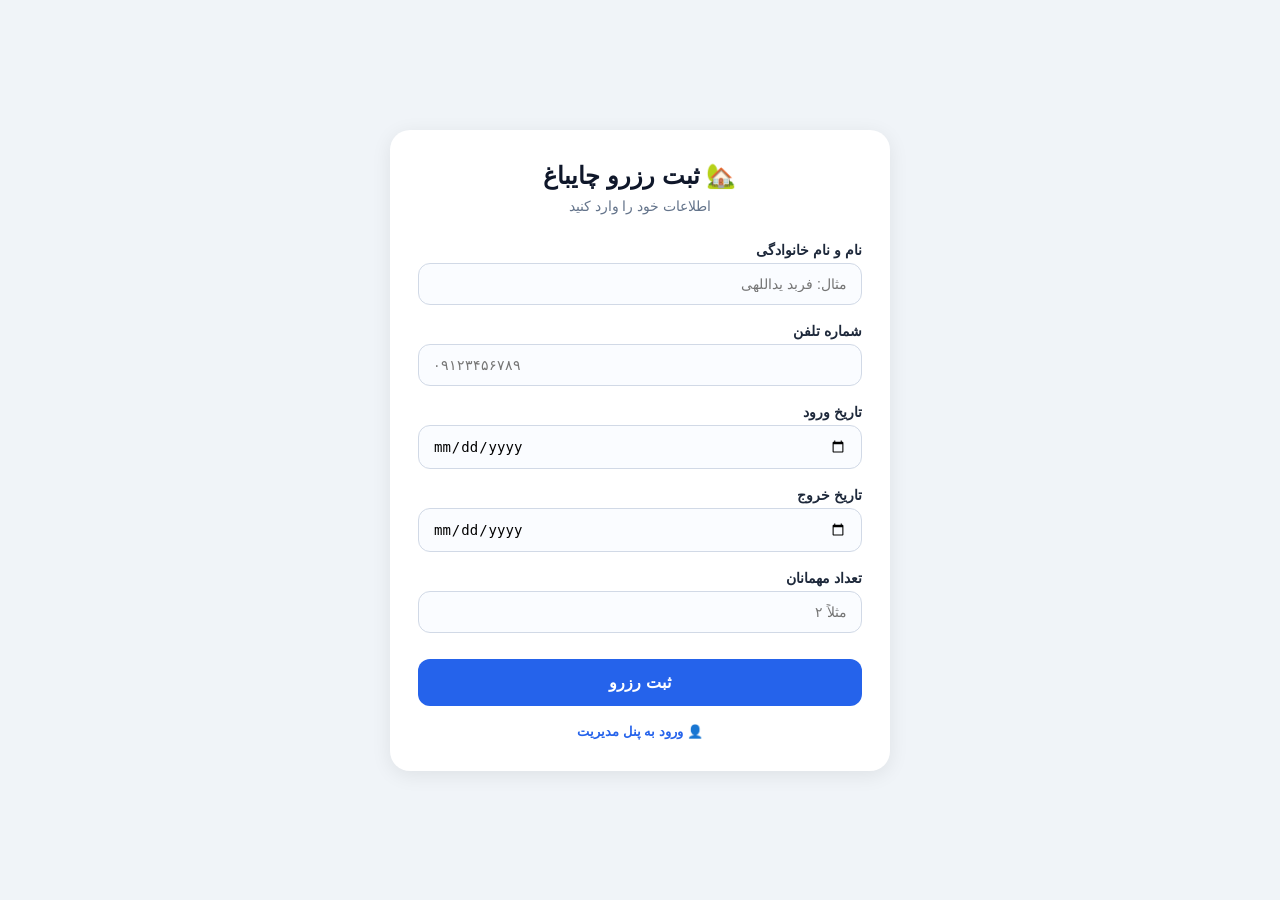
==== admin.html @ f80c7ca1 "Update admin.html" ====
<!DOCTYPE html>
<html lang="fa" dir="rtl">
<head>
    <meta charset="UTF-8">
    <meta name="viewport" content="width=device-width, initial-scale=1.0">
    <title>ثبت رزرو | چایباغ</title>
    <style>
        * {
            margin: 0;
            padding: 0;
            box-sizing: border-box;
        }
        body {
            font-family: 'Vazirmatn', 'Segoe UI', sans-serif;
            background: #f0f4f8;
            padding: 20px;
            display: flex;
            justify-content: center;
            align-items: center;
            min-height: 100vh;
        }
        .container {
            background: #fff;
            max-width: 500px;
            width: 100%;
            padding: 32px 28px;
            border-radius: 20px;
            box-shadow: 0 4px 20px rgba(0, 0, 0, 0.08);
        }
        h2 {
            text-align: center;
            color: #0f172a;
            font-size: 24px;
            margin-bottom: 8px;
        }
        .sub {
            text-align: center;
            color: #64748b;
            font-size: 14px;
            margin-bottom: 28px;
        }
        .form-group {
            margin-bottom: 18px;
        }
        label {
            display: block;
            font-weight: 600;
            color: #1e293b;
            margin-bottom: 5px;
            font-size: 14px;
        }
        input {
            width: 100%;
            padding: 12px 14px;
            border: 1px solid #d1d9e6;
            border-radius: 12px;
            font-size: 14px;
            transition: 0.2s;
            background: #fafcff;
        }
        input:focus {
            outline: none;
            border-color: #2563eb;
            box-shadow: 0 0 0 3px rgba(37, 99, 235, 0.1);
        }
        .btn-submit {
            width: 100%;
            padding: 14px;
            background: #2563eb;
            color: #fff;
            border: none;
            border-radius: 12px;
            font-size: 16px;
            font-weight: 700;
            cursor: pointer;
            transition: 0.2s;
            margin-top: 8px;
        }
        .btn-submit:hover {
            background: #1d4ed8;
            transform: scale(1.01);
        }
        .btn-submit:disabled {
            opacity: 0.6;
            cursor: not-allowed;
        }
        .message {
            margin-top: 16px;
            padding: 12px;
            border-radius: 10px;
            text-align: center;
            font-weight: 500;
            display: none;
        }
        .message.success {
            display: block;
            background: #dcfce7;
            color: #166534;
        }
        .message.error {
            display: block;
            background: #fee2e2;
            color: #991b1b;
        }
        .link-admin {
            display: block;
            text-align: center;
            margin-top: 18px;
            color: #64748b;
            font-size: 13px;
        }
        .link-admin a {
            color: #2563eb;
            text-decoration: none;
            font-weight: 600;
        }
        .link-admin a:hover {
            text-decoration: underline;
        }
    </style>
</head>
<body>

    <div class="container">
        <h2>🏡 ثبت رزرو چایباغ</h2>
        <div class="sub">اطلاعات خود را وارد کنید</div>

        <form id="reservationForm">
            <div class="form-group">
                <label>نام و نام خانوادگی</label>
                <input type="text" id="name" placeholder="مثال: فربد یداللهی" required>
            </div>

            <div class="form-group">
                <label>شماره تلفن</label>
                <input type="tel" id="phone" placeholder="۰۹۱۲۳۴۵۶۷۸۹" required>
            </div>

            <div class="form-group">
                <label>تاریخ ورود</label>
                <input type="date" id="checkin" required>
            </div>

            <div class="form-group">
                <label>تاریخ خروج</label>
                <input type="date" id="checkout" required>
            </div>

            <div class="form-group">
                <label>تعداد مهمانان</label>
                <input type="number" id="guests" min="1" max="20" placeholder="مثلاً ۲" required>
            </div>

            <button type="submit" class="btn-submit" id="submitBtn">ثبت رزرو</button>
        </form>

        <div id="message" class="message"></div>

        <div class="link-admin">
            👤 <a href="admin.html">ورود به پنل مدیریت</a>
        </div>
    </div>

    <script>
        // ================================================================
        // ثبت رزرو جدید در localStorage
        // ================================================================
        document.getElementById('reservationForm').addEventListener('submit', function(e) {
            e.preventDefault();

            const name = document.getElementById('name').value.trim();
            const phone = document.getElementById('phone').value.trim();
            const checkin = document.getElementById('checkin').value;
            const checkout = document.getElementById('checkout').value;
            const guests = document.getElementById('guests').value.trim();

            // اعتبارسنجی ساده
            if (!name || !phone || !checkin || !checkout || !guests) {
                showMessage('لطفاً همه فیلدها را پر کنید.', 'error');
                return;
            }

            if (phone.length < 10) {
                showMessage('شماره تلفن معتبر نیست.', 'error');
                return;
            }

            if (new Date(checkin) > new Date(checkout)) {
                showMessage('تاریخ ورود نمی‌تواند از تاریخ خروج جدیدتر باشد.', 'error');
                return;
            }

            // ============================================================
            // ★★★ نکته مهم: تاریخ ورود و خروج به فرمت YYYY-MM-DD ذخیره می‌شود ★★★
            // ============================================================

            // ساخت آبجکت رزرو
            const reservation = {
                name: name,
                phone: phone,
                checkin: checkin,          // ← فرمت: 2026-07-28
                checkout: checkout,        // ← فرمت: 2026-07-30
                guests: guests,
                createdAt: new Date().toISOString() // ← زمان ثبت به میلادی
            };

            // دریافت رزروهای قبلی
            let reservations = JSON.parse(localStorage.getItem('reservations')) || [];

            // اضافه کردن رزرو جدید
            reservations.push(reservation);

            // ذخیره در localStorage
            localStorage.setItem('reservations', JSON.stringify(reservations));

            // پیام موفقیت
            showMessage('✅ رزرو شما با موفقیت ثبت شد!', 'success');

            // خالی کردن فرم
            document.getElementById('reservationForm').reset();

            // غیرفعال کردن دکمه برای ۲ ثانیه (جلوگیری از ثبت تکراری)
            const btn = document.getElementById('submitBtn');
            btn.disabled = true;
            setTimeout(() => { btn.disabled = false; }, 2000);
        });

        // ================================================================
        // نمایش پیام
        // ================================================================
        function showMessage(text, type) {
            const msg = document.getElementById('message');
            msg.textContent = text;
            msg.className = 'message ' + type;
            // بعد از ۴ ثانیه پیام را مخفی کن
            clearTimeout(window.msgTimeout);
            window.msgTimeout = setTimeout(() => {
                msg.className = 'message';
            }, 4000);
        }

        // ================================================================
        // تنظیم حداقل تاریخ ورود به امروز (اختیاری)
        // ================================================================
        document.addEventListener('DOMContentLoaded', function() {
            const today = new Date().toISOString().split('T')[0];
            document.getElementById('checkin').setAttribute('min', today);
            document.getElementById('checkout').setAttribute('min', today);
        });

        // وقتی تاریخ ورود تغییر کرد، حداقل تاریخ خروج را به‌روز کن
        document.getElementById('checkin').addEventListener('change', function() {
            const checkinVal = this.value;
            document.getElementById('checkout').setAttribute('min', checkinVal);
            if (document.getElementById('checkout').value < checkinVal) {
                document.getElementById('checkout').value = '';
            }
        });
    </script>

</body>
</html>
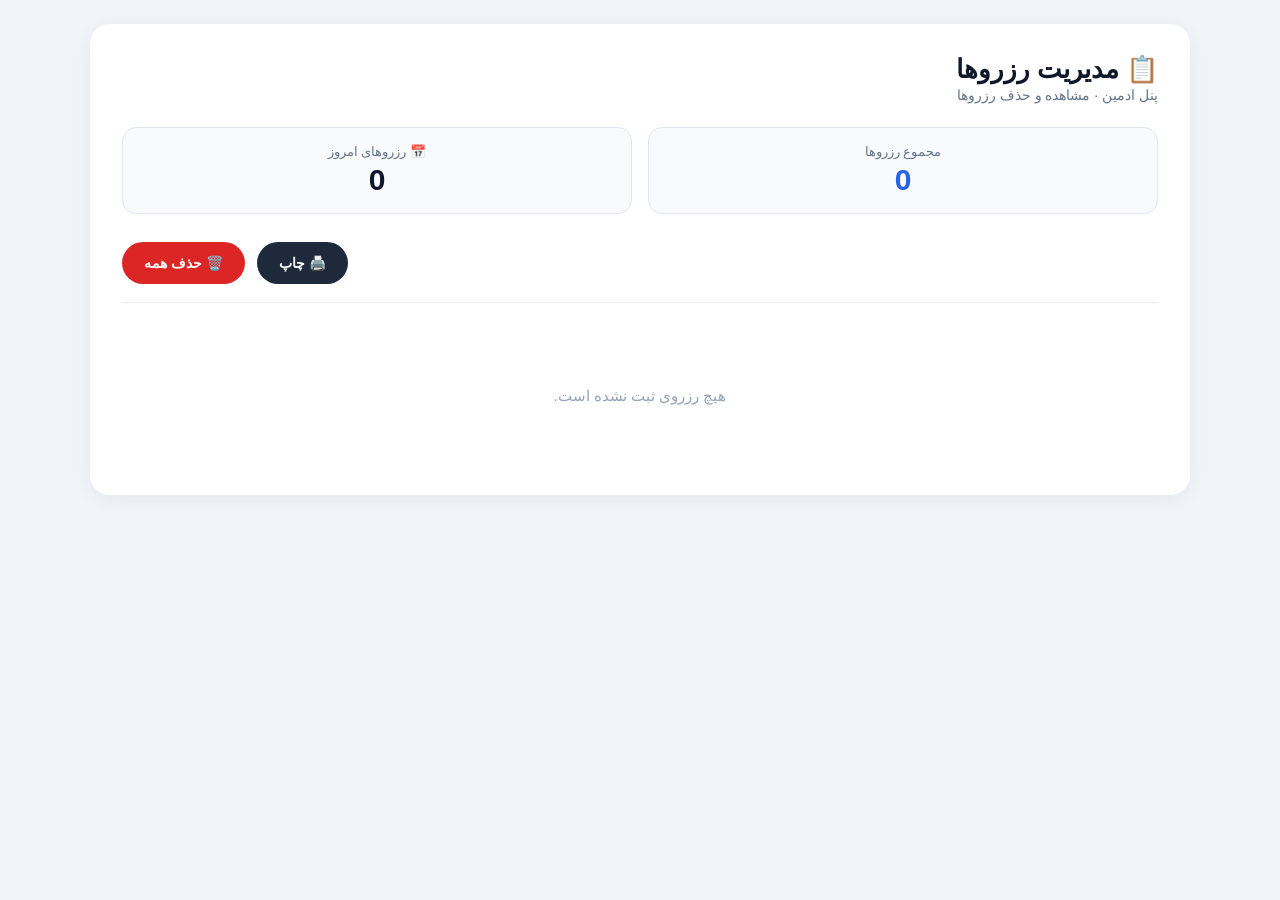
==== commit ae735a0d: "Update admin.html" ====
--- a/admin.html
+++ b/admin.html
@@ -3,7 +3,7 @@
 <head>
     <meta charset="UTF-8">
     <meta name="viewport" content="width=device-width, initial-scale=1.0">
-    <title>ثبت رزرو | چایباغ</title>
+    <title>پنل مدیریت رزروها</title>
     <style>
         * {
             margin: 0;
@@ -11,251 +11,378 @@
             box-sizing: border-box;
         }
         body {
-            font-family: 'Vazirmatn', 'Segoe UI', sans-serif;
-            background: #f0f4f8;
-            padding: 20px;
+            font-family: 'Vazirmatn', 'Segoe UI', Tahoma, sans-serif;
+            background: #f1f5f9;
+            padding: 24px;
+            color: #0f172a;
+        }
+        .container {
+            max-width: 1100px;
+            margin: 0 auto;
+            background: #ffffff;
+            border-radius: 20px;
+            padding: 30px 32px;
+            box-shadow: 0 4px 20px rgba(0, 0, 0, 0.06);
+        }
+        .header {
             display: flex;
-            justify-content: center;
+            justify-content: space-between;
             align-items: center;
-            min-height: 100vh;
-        }
-        .container {
-            background: #fff;
-            max-width: 500px;
-            width: 100%;
-            padding: 32px 28px;
-            border-radius: 20px;
-            box-shadow: 0 4px 20px rgba(0, 0, 0, 0.08);
-        }
-        h2 {
-            text-align: center;
+            flex-wrap: wrap;
+            gap: 12px;
+            margin-bottom: 8px;
+        }
+        .header h1 {
+            font-size: 26px;
+            font-weight: 700;
             color: #0f172a;
-            font-size: 24px;
-            margin-bottom: 8px;
-        }
-        .sub {
-            text-align: center;
+        }
+        .header .sub {
             color: #64748b;
             font-size: 14px;
-            margin-bottom: 28px;
-        }
-        .form-group {
-            margin-bottom: 18px;
-        }
-        label {
-            display: block;
+            margin-top: 2px;
+        }
+
+        /* آمار */
+        .stats {
+            display: grid;
+            grid-template-columns: repeat(auto-fit, minmax(160px, 1fr));
+            gap: 16px;
+            margin: 24px 0 28px 0;
+        }
+        .stat-card {
+            background: #f8fafc;
+            border: 1px solid #e2e8f0;
+            border-radius: 14px;
+            padding: 16px 18px;
+            text-align: center;
+        }
+        .stat-card .label {
+            font-size: 13px;
+            font-weight: 500;
+            color: #64748b;
+        }
+        .stat-card .number {
+            font-size: 30px;
+            font-weight: 700;
+            color: #0f172a;
+            margin-top: 4px;
+        }
+        .stat-card.highlight .number {
+            color: #2563eb;
+        }
+
+        /* دکمه‌ها */
+        .toolbar {
+            display: flex;
+            flex-wrap: wrap;
+            justify-content: flex-end;
+            gap: 12px;
+            margin-bottom: 24px;
+            padding-bottom: 18px;
+            border-bottom: 1px solid #e9edf2;
+        }
+        .btn {
+            padding: 8px 22px;
+            border: none;
+            border-radius: 30px;
             font-weight: 600;
-            color: #1e293b;
-            margin-bottom: 5px;
             font-size: 14px;
-        }
-        input {
-            width: 100%;
-            padding: 12px 14px;
-            border: 1px solid #d1d9e6;
-            border-radius: 12px;
-            font-size: 14px;
-            transition: 0.2s;
-            background: #fafcff;
-        }
-        input:focus {
-            outline: none;
-            border-color: #2563eb;
-            box-shadow: 0 0 0 3px rgba(37, 99, 235, 0.1);
-        }
-        .btn-submit {
-            width: 100%;
-            padding: 14px;
-            background: #2563eb;
-            color: #fff;
-            border: none;
-            border-radius: 12px;
-            font-size: 16px;
-            font-weight: 700;
             cursor: pointer;
             transition: 0.2s;
-            margin-top: 8px;
-        }
-        .btn-submit:hover {
-            background: #1d4ed8;
-            transform: scale(1.01);
-        }
-        .btn-submit:disabled {
-            opacity: 0.6;
-            cursor: not-allowed;
-        }
-        .message {
-            margin-top: 16px;
-            padding: 12px;
-            border-radius: 10px;
+            height: 42px;
+            color: #fff;
+            display: inline-flex;
+            align-items: center;
+            gap: 6px;
+        }
+        .btn-print {
+            background: #1e293b;
+        }
+        .btn-print:hover {
+            background: #0f172a;
+            transform: scale(1.02);
+        }
+        .btn-danger {
+            background: #dc2626;
+        }
+        .btn-danger:hover {
+            background: #b91c1c;
+            transform: scale(1.02);
+        }
+
+        /* حذف تکی */
+        .btn-sm {
+            padding: 4px 16px;
+            border: none;
+            border-radius: 20px;
+            font-size: 12px;
+            font-weight: 600;
+            cursor: pointer;
+            color: #fff;
+            background: #ef4444;
+            height: 30px;
+            transition: 0.15s;
+        }
+        .btn-sm:hover {
+            background: #dc2626;
+        }
+
+        /* جدول */
+        .table-wrap {
+            overflow-x: auto;
+            border-radius: 14px;
+            border: 1px solid #e9edf2;
+        }
+        table {
+            width: 100%;
+            border-collapse: collapse;
+            font-size: 14px;
+            min-width: 620px;
+        }
+        th {
+            background: #f8fafc;
+            color: #334155;
+            font-weight: 700;
+            font-size: 12px;
+            text-transform: uppercase;
+            letter-spacing: 0.4px;
+            padding: 14px 12px;
+            border-bottom: 2px solid #e2e8f0;
             text-align: center;
-            font-weight: 500;
-            display: none;
-        }
-        .message.success {
-            display: block;
-            background: #dcfce7;
-            color: #166534;
-        }
-        .message.error {
-            display: block;
-            background: #fee2e2;
-            color: #991b1b;
-        }
-        .link-admin {
-            display: block;
+        }
+        td {
+            padding: 14px 12px;
             text-align: center;
-            margin-top: 18px;
-            color: #64748b;
-            font-size: 13px;
-        }
-        .link-admin a {
-            color: #2563eb;
-            text-decoration: none;
+            border-bottom: 1px solid #eef2f6;
+            color: #1e293b;
+            vertical-align: middle;
+        }
+        tr:last-child td {
+            border-bottom: none;
+        }
+        tr:hover td {
+            background: #fafcff;
+        }
+        .badge {
+            background: #e9edf2;
+            padding: 2px 14px;
+            border-radius: 30px;
+            font-size: 12px;
             font-weight: 600;
-        }
-        .link-admin a:hover {
-            text-decoration: underline;
+            color: #475569;
+        }
+        .empty {
+            padding: 60px 20px;
+            text-align: center;
+            color: #94a3b8;
+            font-size: 15px;
+        }
+
+        /* چاپ */
+        @media print {
+            body {
+                background: #fff;
+                padding: 10px;
+            }
+            .toolbar {
+                display: none !important;
+            }
+            .container {
+                box-shadow: none;
+                border: 1px solid #ddd;
+                padding: 16px;
+            }
+            .stat-card {
+                border: 1px solid #ccc;
+                background: #f9f9f9;
+            }
+            .btn-sm {
+                display: none;
+            }
+            th {
+                background: #eee !important;
+            }
+        }
+
+        @media (max-width: 640px) {
+            body {
+                padding: 12px;
+            }
+            .container {
+                padding: 18px;
+            }
+            .header h1 {
+                font-size: 20px;
+            }
+            .stats {
+                grid-template-columns: 1fr 1fr;
+            }
+            .toolbar {
+                justify-content: center;
+            }
         }
     </style>
 </head>
 <body>
 
     <div class="container">
-        <h2>🏡 ثبت رزرو چایباغ</h2>
-        <div class="sub">اطلاعات خود را وارد کنید</div>
-
-        <form id="reservationForm">
-            <div class="form-group">
-                <label>نام و نام خانوادگی</label>
-                <input type="text" id="name" placeholder="مثال: فربد یداللهی" required>
+
+        <!-- هدر -->
+        <div class="header">
+            <div>
+                <h1>📋 مدیریت رزروها</h1>
+                <div class="sub">پنل ادمین · مشاهده و حذف رزروها</div>
             </div>
-
-            <div class="form-group">
-                <label>شماره تلفن</label>
-                <input type="tel" id="phone" placeholder="۰۹۱۲۳۴۵۶۷۸۹" required>
+        </div>
+
+        <!-- آمار -->
+        <div class="stats">
+            <div class="stat-card highlight">
+                <div class="label">مجموع رزروها</div>
+                <div class="number" id="totalCount">۰</div>
             </div>
-
-            <div class="form-group">
-                <label>تاریخ ورود</label>
-                <input type="date" id="checkin" required>
+            <div class="stat-card">
+                <div class="label">📅 رزروهای امروز</div>
+                <div class="number" id="todayCount">۰</div>
             </div>
-
-            <div class="form-group">
-                <label>تاریخ خروج</label>
-                <input type="date" id="checkout" required>
-            </div>
-
-            <div class="form-group">
-                <label>تعداد مهمانان</label>
-                <input type="number" id="guests" min="1" max="20" placeholder="مثلاً ۲" required>
-            </div>
-
-            <button type="submit" class="btn-submit" id="submitBtn">ثبت رزرو</button>
-        </form>
-
-        <div id="message" class="message"></div>
-
-        <div class="link-admin">
-            👤 <a href="admin.html">ورود به پنل مدیریت</a>
         </div>
+
+        <!-- دکمه‌ها -->
+        <div class="toolbar no-print">
+            <button class="btn btn-print" onclick="window.print()">🖨️ چاپ</button>
+            <button class="btn btn-danger" onclick="clearAll()">🗑️ حذف همه</button>
+        </div>
+
+        <!-- لیست رزروها -->
+        <div id="reservationsList">
+            <div class="empty">در حال بارگذاری...</div>
+        </div>
+
     </div>
 
     <script>
         // ================================================================
-        // ثبت رزرو جدید در localStorage
-        // ================================================================
-        document.getElementById('reservationForm').addEventListener('submit', function(e) {
-            e.preventDefault();
-
-            const name = document.getElementById('name').value.trim();
-            const phone = document.getElementById('phone').value.trim();
-            const checkin = document.getElementById('checkin').value;
-            const checkout = document.getElementById('checkout').value;
-            const guests = document.getElementById('guests').value.trim();
-
-            // اعتبارسنجی ساده
-            if (!name || !phone || !checkin || !checkout || !guests) {
-                showMessage('لطفاً همه فیلدها را پر کنید.', 'error');
+        // ۱. تبدیل تاریخ میلادی به شمسی (فقط برای تاریخ ثبت)
+        // ================================================================
+        function toPersianDate(dateStr) {
+            if (!dateStr) return '-';
+            try {
+                const d = new Date(dateStr);
+                if (isNaN(d.getTime())) return dateStr;
+                return d.toLocaleDateString('fa-IR', {
+                    year: 'numeric',
+                    month: 'long',
+                    day: 'numeric'
+                });
+            } catch {
+                return dateStr;
+            }
+        }
+
+        // ================================================================
+        // ۲. بارگذاری و نمایش رزروها
+        // ================================================================
+        function loadReservations() {
+            const container = document.getElementById('reservationsList');
+            let data = JSON.parse(localStorage.getItem('reservations')) || [];
+
+            if (data.length === 0) {
+                container.innerHTML = '<div class="empty">هیچ رزروی ثبت نشده است.</div>';
+                updateStats(data);
                 return;
             }
 
-            if (phone.length < 10) {
-                showMessage('شماره تلفن معتبر نیست.', 'error');
-                return;
-            }
-
-            if (new Date(checkin) > new Date(checkout)) {
-                showMessage('تاریخ ورود نمی‌تواند از تاریخ خروج جدیدتر باشد.', 'error');
-                return;
-            }
-
-            // ============================================================
-            // ★★★ نکته مهم: تاریخ ورود و خروج به فرمت YYYY-MM-DD ذخیره می‌شود ★★★
-            // ============================================================
-
-            // ساخت آبجکت رزرو
-            const reservation = {
-                name: name,
-                phone: phone,
-                checkin: checkin,          // ← فرمت: 2026-07-28
-                checkout: checkout,        // ← فرمت: 2026-07-30
-                guests: guests,
-                createdAt: new Date().toISOString() // ← زمان ثبت به میلادی
-            };
-
-            // دریافت رزروهای قبلی
-            let reservations = JSON.parse(localStorage.getItem('reservations')) || [];
-
-            // اضافه کردن رزرو جدید
-            reservations.push(reservation);
-
-            // ذخیره در localStorage
-            localStorage.setItem('reservations', JSON.stringify(reservations));
-
-            // پیام موفقیت
-            showMessage('✅ رزرو شما با موفقیت ثبت شد!', 'success');
-
-            // خالی کردن فرم
-            document.getElementById('reservationForm').reset();
-
-            // غیرفعال کردن دکمه برای ۲ ثانیه (جلوگیری از ثبت تکراری)
-            const btn = document.getElementById('submitBtn');
-            btn.disabled = true;
-            setTimeout(() => { btn.disabled = false; }, 2000);
-        });
-
-        // ================================================================
-        // نمایش پیام
-        // ================================================================
-        function showMessage(text, type) {
-            const msg = document.getElementById('message');
-            msg.textContent = text;
-            msg.className = 'message ' + type;
-            // بعد از ۴ ثانیه پیام را مخفی کن
-            clearTimeout(window.msgTimeout);
-            window.msgTimeout = setTimeout(() => {
-                msg.className = 'message';
-            }, 4000);
-        }
-
-        // ================================================================
-        // تنظیم حداقل تاریخ ورود به امروز (اختیاری)
-        // ================================================================
-        document.addEventListener('DOMContentLoaded', function() {
-            const today = new Date().toISOString().split('T')[0];
-            document.getElementById('checkin').setAttribute('min', today);
-            document.getElementById('checkout').setAttribute('min', today);
-        });
-
-        // وقتی تاریخ ورود تغییر کرد، حداقل تاریخ خروج را به‌روز کن
-        document.getElementById('checkin').addEventListener('change', function() {
-            const checkinVal = this.value;
-            document.getElementById('checkout').setAttribute('min', checkinVal);
-            if (document.getElementById('checkout').value < checkinVal) {
-                document.getElementById('checkout').value = '';
-            }
-        });
+            let html = `
+                <div class="table-wrap">
+                    <table>
+                        <thead>
+                            <tr>
+                                <th>#</th>
+                                <th>نام</th>
+                                <th>تلفن</th>
+                                <th>تاریخ ورود</th>
+                                <th>تاریخ خروج</th>
+                                <th>تعداد مهمان</th>
+                                <th>تاریخ ثبت</th>
+                                <th>عملیات</th>
+                            </tr>
+                        </thead>
+                        <tbody>
+            `;
+
+            data.forEach((item, index) => {
+                const checkin = item.checkin || '-';
+                const checkout = item.checkout || '-';
+                const createdAtPersian = toPersianDate(item.createdAt);
+
+                html += `
+                    <tr>
+                        <td>${index + 1}</td>
+                        <td>${item.name || '-'}</td>
+                        <td>${item.phone || '-'}</td>
+                        <td>${checkin}</td>
+                        <td>${checkout}</td>
+                        <td><span class="badge">${item.guests || '۰'}</span></td>
+                        <td>${createdAtPersian}</td>
+                        <td>
+                            <button class="btn-sm" onclick="deleteReservation(${index})">حذف</button>
+                        </td>
+                    </tr>
+                `;
+            });
+
+            html += `
+                        </tbody>
+                    </table>
+                </div>
+            `;
+
+            container.innerHTML = html;
+            updateStats(data);
+        }
+
+        // ================================================================
+        // ۳. آمار (مجموع و رزروهای امروز)
+        // ================================================================
+        function updateStats(data) {
+            document.getElementById('totalCount').innerText = data.length;
+
+            // امروز به میلادی YYYY-MM-DD
+            const today = new Date();
+            const todayStr =
+                today.getFullYear() + '-' +
+                String(today.getMonth() + 1).padStart(2, '0') + '-' +
+                String(today.getDate()).padStart(2, '0');
+
+            const todayReserves = data.filter(item => item.checkin === todayStr).length;
+            document.getElementById('todayCount').innerText = todayReserves;
+        }
+
+        // ================================================================
+        // ۴. حذف یک رزرو
+        // ================================================================
+        function deleteReservation(index) {
+            if (!confirm('آیا از حذف این رزرو اطمینان دارید؟')) return;
+            let data = JSON.parse(localStorage.getItem('reservations')) || [];
+            data.splice(index, 1);
+            localStorage.setItem('reservations', JSON.stringify(data));
+            loadReservations();
+        }
+
+        // ================================================================
+        // ۵. حذف همه
+        // ================================================================
+        function clearAll() {
+            if (!confirm('⚠️ همه رزروها به طور دائمی حذف شوند؟')) return;
+            localStorage.removeItem('reservations');
+            loadReservations();
+        }
+
+        // ================================================================
+        // ۶. بارگذاری اولیه
+        // ================================================================
+        window.onload = loadReservations;
     </script>
 
 </body>
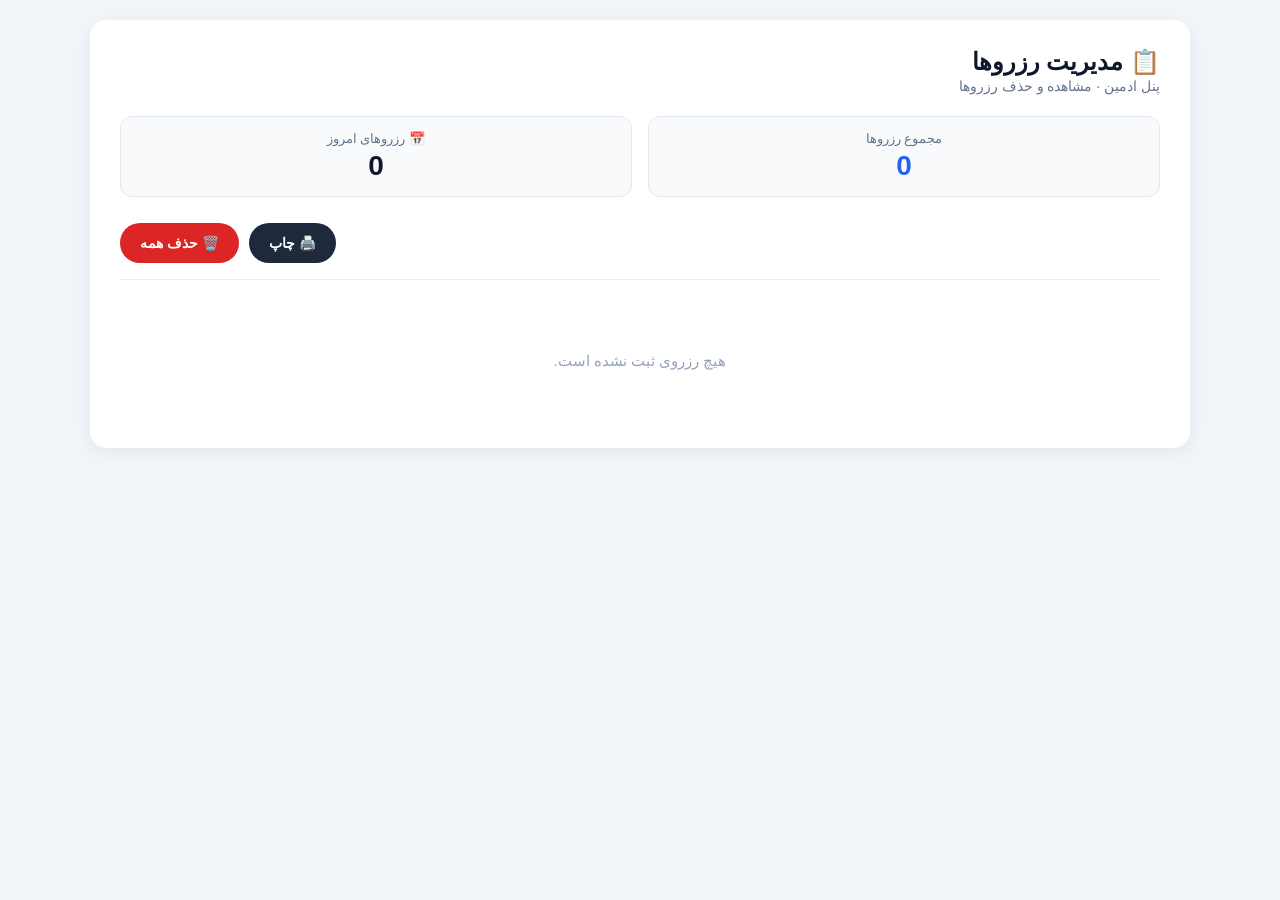
==== commit ae13bfc1: "Update admin.html" ====
--- a/admin.html
+++ b/admin.html
@@ -5,6 +5,7 @@
     <meta name="viewport" content="width=device-width, initial-scale=1.0">
     <title>پنل مدیریت رزروها</title>
     <style>
+        /* ----- تنظیمات پایه ----- */
         * {
             margin: 0;
             padding: 0;
@@ -13,27 +14,31 @@
         body {
             font-family: 'Vazirmatn', 'Segoe UI', Tahoma, sans-serif;
             background: #f1f5f9;
-            padding: 24px;
+            padding: 20px;
             color: #0f172a;
         }
+
+        /* ----- کانتینر اصلی ----- */
         .container {
             max-width: 1100px;
             margin: 0 auto;
             background: #ffffff;
-            border-radius: 20px;
-            padding: 30px 32px;
-            box-shadow: 0 4px 20px rgba(0, 0, 0, 0.06);
-        }
+            border-radius: 16px;
+            padding: 28px 30px;
+            box-shadow: 0 4px 16px rgba(0, 0, 0, 0.06);
+        }
+
+        /* ----- هدر ----- */
         .header {
             display: flex;
             justify-content: space-between;
             align-items: center;
             flex-wrap: wrap;
             gap: 12px;
-            margin-bottom: 8px;
+            margin-bottom: 6px;
         }
         .header h1 {
-            font-size: 26px;
+            font-size: 24px;
             font-weight: 700;
             color: #0f172a;
         }
@@ -43,18 +48,18 @@
             margin-top: 2px;
         }
 
-        /* آمار */
+        /* ----- کارت‌های آمار ----- */
         .stats {
             display: grid;
-            grid-template-columns: repeat(auto-fit, minmax(160px, 1fr));
+            grid-template-columns: repeat(auto-fit, minmax(150px, 1fr));
             gap: 16px;
-            margin: 24px 0 28px 0;
+            margin: 22px 0 26px 0;
         }
         .stat-card {
             background: #f8fafc;
             border: 1px solid #e2e8f0;
-            border-radius: 14px;
-            padding: 16px 18px;
+            border-radius: 12px;
+            padding: 14px 16px;
             text-align: center;
         }
         .stat-card .label {
@@ -63,7 +68,7 @@
             color: #64748b;
         }
         .stat-card .number {
-            font-size: 30px;
+            font-size: 28px;
             font-weight: 700;
             color: #0f172a;
             margin-top: 4px;
@@ -72,25 +77,25 @@
             color: #2563eb;
         }
 
-        /* دکمه‌ها */
+        /* ----- نوار ابزار ----- */
         .toolbar {
             display: flex;
             flex-wrap: wrap;
             justify-content: flex-end;
-            gap: 12px;
-            margin-bottom: 24px;
-            padding-bottom: 18px;
+            gap: 10px;
+            margin-bottom: 22px;
+            padding-bottom: 16px;
             border-bottom: 1px solid #e9edf2;
         }
         .btn {
-            padding: 8px 22px;
+            padding: 8px 20px;
             border: none;
             border-radius: 30px;
             font-weight: 600;
             font-size: 14px;
             cursor: pointer;
-            transition: 0.2s;
-            height: 42px;
+            transition: all 0.2s ease;
+            height: 40px;
             color: #fff;
             display: inline-flex;
             align-items: center;
@@ -111,9 +116,9 @@
             transform: scale(1.02);
         }
 
-        /* حذف تکی */
+        /* ----- دکمه حذف تکی ----- */
         .btn-sm {
-            padding: 4px 16px;
+            padding: 4px 14px;
             border: none;
             border-radius: 20px;
             font-size: 12px;
@@ -121,24 +126,24 @@
             cursor: pointer;
             color: #fff;
             background: #ef4444;
-            height: 30px;
+            height: 28px;
             transition: 0.15s;
         }
         .btn-sm:hover {
             background: #dc2626;
         }
 
-        /* جدول */
+        /* ----- جدول ----- */
         .table-wrap {
             overflow-x: auto;
-            border-radius: 14px;
+            border-radius: 12px;
             border: 1px solid #e9edf2;
         }
         table {
             width: 100%;
             border-collapse: collapse;
             font-size: 14px;
-            min-width: 620px;
+            min-width: 600px;
         }
         th {
             background: #f8fafc;
@@ -147,12 +152,12 @@
             font-size: 12px;
             text-transform: uppercase;
             letter-spacing: 0.4px;
-            padding: 14px 12px;
+            padding: 12px 10px;
             border-bottom: 2px solid #e2e8f0;
             text-align: center;
         }
         td {
-            padding: 14px 12px;
+            padding: 12px 10px;
             text-align: center;
             border-bottom: 1px solid #eef2f6;
             color: #1e293b;
@@ -164,22 +169,24 @@
         tr:hover td {
             background: #fafcff;
         }
+
         .badge {
             background: #e9edf2;
-            padding: 2px 14px;
+            padding: 2px 12px;
             border-radius: 30px;
             font-size: 12px;
             font-weight: 600;
             color: #475569;
         }
+
         .empty {
-            padding: 60px 20px;
+            padding: 50px 20px;
             text-align: center;
             color: #94a3b8;
             font-size: 15px;
         }
 
-        /* چاپ */
+        /* ----- حالت چاپ ----- */
         @media print {
             body {
                 background: #fff;
@@ -205,18 +212,20 @@
             }
         }
 
+        /* ----- موبایل ----- */
         @media (max-width: 640px) {
             body {
                 padding: 12px;
             }
             .container {
-                padding: 18px;
+                padding: 16px;
             }
             .header h1 {
                 font-size: 20px;
             }
             .stats {
                 grid-template-columns: 1fr 1fr;
+                gap: 10px;
             }
             .toolbar {
                 justify-content: center;
@@ -263,7 +272,7 @@
 
     <script>
         // ================================================================
-        // ۱. تبدیل تاریخ میلادی به شمسی (فقط برای تاریخ ثبت)
+        // 1. تبدیل تاریخ میلادی به شمسی (فارسی)
         // ================================================================
         function toPersianDate(dateStr) {
             if (!dateStr) return '-';
@@ -281,18 +290,37 @@
         }
 
         // ================================================================
-        // ۲. بارگذاری و نمایش رزروها
+        // 2. بارگذاری و نمایش رزروها
         // ================================================================
         function loadReservations() {
             const container = document.getElementById('reservationsList');
+
+            // دریافت داده از localStorage
             let data = JSON.parse(localStorage.getItem('reservations')) || [];
 
+            // ★★★ اصلاح خودکار: به رزروهای بدون createdAt، تاریخ امروز را اضافه کن ★★★
+            let changed = false;
+            data = data.map(item => {
+                if (!item.createdAt) {
+                    item.createdAt = new Date().toISOString();
+                    changed = true;
+                }
+                return item;
+            });
+            if (changed) {
+                localStorage.setItem('reservations', JSON.stringify(data));
+            }
+
+            // بروزرسانی آمار
+            updateStats(data);
+
+            // اگر رزروی وجود نداشت
             if (data.length === 0) {
                 container.innerHTML = '<div class="empty">هیچ رزروی ثبت نشده است.</div>';
-                updateStats(data);
                 return;
             }
 
+            // ساخت جدول
             let html = `
                 <div class="table-wrap">
                     <table>
@@ -312,8 +340,10 @@
             `;
 
             data.forEach((item, index) => {
+                // تاریخ ورود و خروج را همان‌طور که هست نمایش بده
                 const checkin = item.checkin || '-';
                 const checkout = item.checkout || '-';
+                // تاریخ ثبت را به شمسی تبدیل کن
                 const createdAtPersian = toPersianDate(item.createdAt);
 
                 html += `
@@ -339,16 +369,16 @@
             `;
 
             container.innerHTML = html;
-            updateStats(data);
-        }
-
-        // ================================================================
-        // ۳. آمار (مجموع و رزروهای امروز)
+        }
+
+        // ================================================================
+        // 3. بروزرسانی آمار (مجموع و رزروهای امروز)
         // ================================================================
         function updateStats(data) {
+            // مجموع رزروها
             document.getElementById('totalCount').innerText = data.length;
 
-            // امروز به میلادی YYYY-MM-DD
+            // محاسبه رزروهای امروز (با فرمت میلادی YYYY-MM-DD)
             const today = new Date();
             const todayStr =
                 today.getFullYear() + '-' +
@@ -360,27 +390,29 @@
         }
 
         // ================================================================
-        // ۴. حذف یک رزرو
+        // 4. حذف یک رزرو
         // ================================================================
         function deleteReservation(index) {
             if (!confirm('آیا از حذف این رزرو اطمینان دارید؟')) return;
+
             let data = JSON.parse(localStorage.getItem('reservations')) || [];
             data.splice(index, 1);
             localStorage.setItem('reservations', JSON.stringify(data));
-            loadReservations();
-        }
-
-        // ================================================================
-        // ۵. حذف همه
+            loadReservations(); // ریلود لیست
+        }
+
+        // ================================================================
+        // 5. حذف همه رزروها
         // ================================================================
         function clearAll() {
             if (!confirm('⚠️ همه رزروها به طور دائمی حذف شوند؟')) return;
+
             localStorage.removeItem('reservations');
             loadReservations();
         }
 
         // ================================================================
-        // ۶. بارگذاری اولیه
+        // 6. بارگذاری اولیه
         // ================================================================
         window.onload = loadReservations;
     </script>
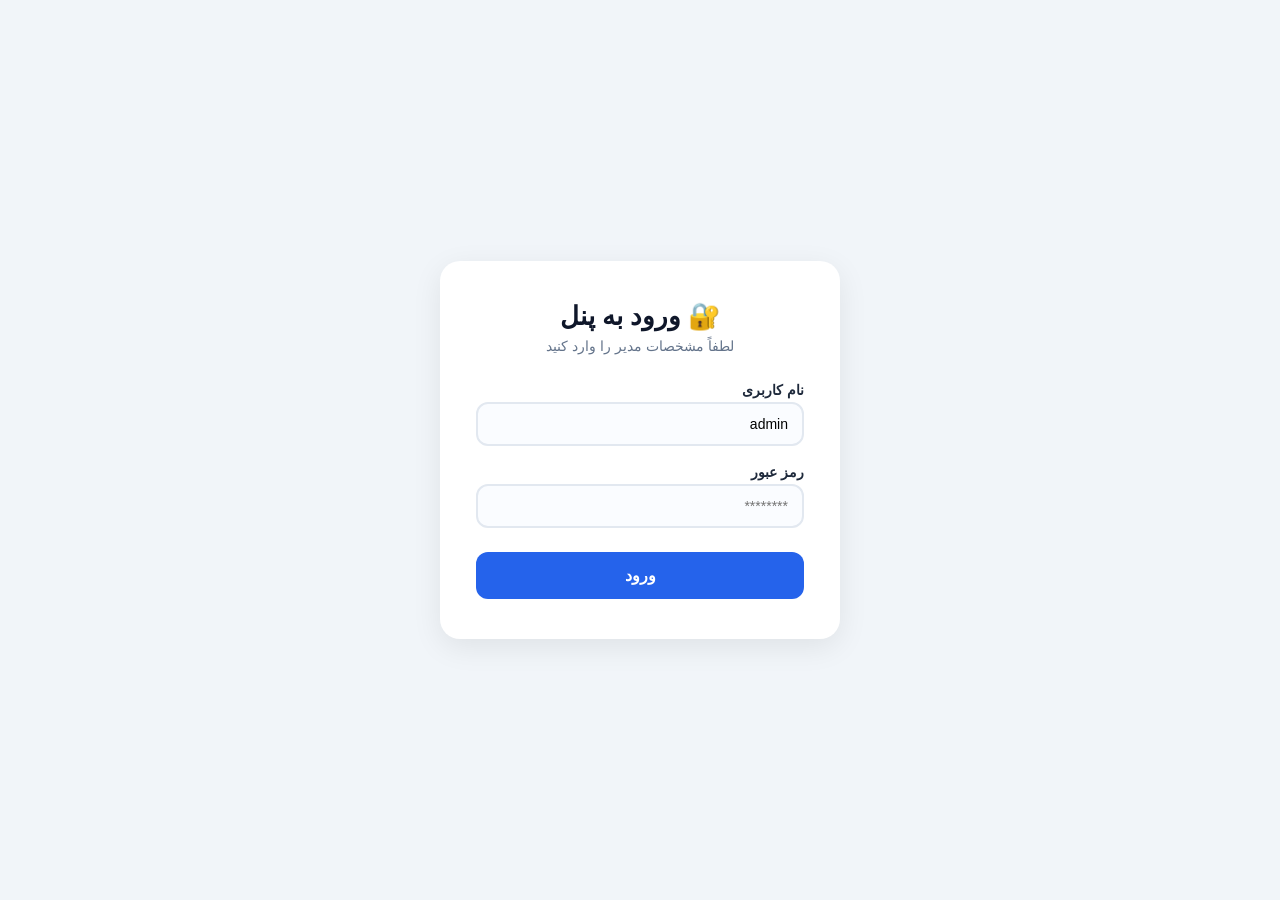
==== commit 5eea21bf: "Update admin.html" ====
--- a/admin.html
+++ b/admin.html
@@ -5,7 +5,6 @@
     <meta name="viewport" content="width=device-width, initial-scale=1.0">
     <title>پنل مدیریت رزروها</title>
     <style>
-        /* ----- تنظیمات پایه ----- */
         * {
             margin: 0;
             padding: 0;
@@ -16,20 +15,96 @@
             background: #f1f5f9;
             padding: 20px;
             color: #0f172a;
-        }
-
-        /* ----- کانتینر اصلی ----- */
-        .container {
+            min-height: 100vh;
+            display: flex;
+            justify-content: center;
+            align-items: center;
+        }
+
+        /* ===== صفحه ورود ===== */
+        .login-container {
+            background: #ffffff;
+            border-radius: 20px;
+            padding: 40px 36px;
+            width: 100%;
+            max-width: 400px;
+            box-shadow: 0 8px 30px rgba(0, 0, 0, 0.08);
+            text-align: center;
+        }
+        .login-container h2 {
+            font-size: 26px;
+            color: #0f172a;
+            margin-bottom: 6px;
+        }
+        .login-container .sub {
+            color: #64748b;
+            font-size: 14px;
+            margin-bottom: 28px;
+        }
+        .login-container .form-group {
+            margin-bottom: 18px;
+            text-align: right;
+        }
+        .login-container label {
+            display: block;
+            font-weight: 600;
+            font-size: 14px;
+            color: #1e293b;
+            margin-bottom: 4px;
+        }
+        .login-container input {
+            width: 100%;
+            padding: 12px 14px;
+            border: 2px solid #e2e8f0;
+            border-radius: 12px;
+            font-size: 14px;
+            transition: 0.2s;
+            background: #fafcff;
+        }
+        .login-container input:focus {
+            outline: none;
+            border-color: #2563eb;
+            box-shadow: 0 0 0 3px rgba(37, 99, 235, 0.08);
+        }
+        .login-container .btn-login {
+            width: 100%;
+            padding: 14px;
+            background: #2563eb;
+            color: #fff;
+            border: none;
+            border-radius: 12px;
+            font-size: 16px;
+            font-weight: 700;
+            cursor: pointer;
+            transition: 0.2s;
+            margin-top: 6px;
+        }
+        .login-container .btn-login:hover {
+            background: #1d4ed8;
+            transform: scale(1.01);
+        }
+        .login-container .error {
+            color: #dc2626;
+            font-size: 14px;
+            margin-top: 12px;
+            display: none;
+        }
+        .login-container .error.show {
+            display: block;
+        }
+
+        /* ===== پنل اصلی (بعد از ورود) ===== */
+        .panel-container {
             max-width: 1100px;
             margin: 0 auto;
             background: #ffffff;
             border-radius: 16px;
             padding: 28px 30px;
             box-shadow: 0 4px 16px rgba(0, 0, 0, 0.06);
-        }
-
-        /* ----- هدر ----- */
-        .header {
+            width: 100%;
+            display: none;
+        }
+        .panel-container .header {
             display: flex;
             justify-content: space-between;
             align-items: center;
@@ -37,18 +112,54 @@
             gap: 12px;
             margin-bottom: 6px;
         }
-        .header h1 {
+        .panel-container .header h1 {
             font-size: 24px;
             font-weight: 700;
             color: #0f172a;
         }
-        .header .sub {
+        .panel-container .header .sub {
             color: #64748b;
             font-size: 14px;
             margin-top: 2px;
         }
-
-        /* ----- کارت‌های آمار ----- */
+        .panel-container .header .back-link {
+            color: #2563eb;
+            text-decoration: none;
+            font-weight: 600;
+            font-size: 14px;
+            display: inline-flex;
+            align-items: center;
+            gap: 6px;
+            padding: 8px 16px;
+            border: 1px solid #e2e8f0;
+            border-radius: 30px;
+            transition: 0.2s;
+        }
+        .panel-container .header .back-link:hover {
+            background: #f1f5f9;
+            border-color: #94a3b8;
+        }
+        .panel-container .header .logout-btn {
+            background: transparent;
+            border: 1px solid #e2e8f0;
+            border-radius: 30px;
+            padding: 8px 16px;
+            font-weight: 600;
+            font-size: 14px;
+            color: #dc2626;
+            cursor: pointer;
+            transition: 0.2s;
+        }
+        .panel-container .header .logout-btn:hover {
+            background: #fef2f2;
+            border-color: #dc2626;
+        }
+        .panel-container .header .left-btns {
+            display: flex;
+            gap: 8px;
+            align-items: center;
+            flex-wrap: wrap;
+        }
         .stats {
             display: grid;
             grid-template-columns: repeat(auto-fit, minmax(150px, 1fr));
@@ -76,8 +187,6 @@
         .stat-card.highlight .number {
             color: #2563eb;
         }
-
-        /* ----- نوار ابزار ----- */
         .toolbar {
             display: flex;
             flex-wrap: wrap;
@@ -115,8 +224,6 @@
             background: #b91c1c;
             transform: scale(1.02);
         }
-
-        /* ----- دکمه حذف تکی ----- */
         .btn-sm {
             padding: 4px 14px;
             border: none;
@@ -132,8 +239,6 @@
         .btn-sm:hover {
             background: #dc2626;
         }
-
-        /* ----- جدول ----- */
         .table-wrap {
             overflow-x: auto;
             border-radius: 12px;
@@ -143,7 +248,7 @@
             width: 100%;
             border-collapse: collapse;
             font-size: 14px;
-            min-width: 600px;
+            min-width: 750px;
         }
         th {
             background: #f8fafc;
@@ -169,7 +274,6 @@
         tr:hover td {
             background: #fafcff;
         }
-
         .badge {
             background: #e9edf2;
             padding: 2px 12px;
@@ -178,15 +282,19 @@
             font-weight: 600;
             color: #475569;
         }
-
         .empty {
             padding: 50px 20px;
             text-align: center;
             color: #94a3b8;
             font-size: 15px;
         }
-
-        /* ----- حالت چاپ ----- */
+        .date-miladi {
+            font-size: 11px;
+            color: #94a3b8;
+            display: block;
+            margin-top: 2px;
+        }
+
         @media print {
             body {
                 background: #fff;
@@ -195,7 +303,7 @@
             .toolbar {
                 display: none !important;
             }
-            .container {
+            .panel-container {
                 box-shadow: none;
                 border: 1px solid #ddd;
                 padding: 16px;
@@ -210,17 +318,18 @@
             th {
                 background: #eee !important;
             }
-        }
-
-        /* ----- موبایل ----- */
+            .header .left-btns {
+                display: none !important;
+            }
+        }
         @media (max-width: 640px) {
             body {
                 padding: 12px;
             }
-            .container {
+            .panel-container {
                 padding: 16px;
             }
-            .header h1 {
+            .panel-container .header h1 {
                 font-size: 20px;
             }
             .stats {
@@ -230,18 +339,48 @@
             .toolbar {
                 justify-content: center;
             }
+            .login-container {
+                padding: 28px 20px;
+            }
         }
     </style>
 </head>
 <body>
 
-    <div class="container">
-
-        <!-- هدر -->
+    <!-- ============================================================ -->
+    <!-- صفحه ورود -->
+    <!-- ============================================================ -->
+    <div id="loginPage" class="login-container">
+        <h2>🔐 ورود به پنل</h2>
+        <div class="sub">لطفاً مشخصات مدیر را وارد کنید</div>
+
+        <div class="form-group">
+            <label>نام کاربری</label>
+            <input type="text" id="usernameInput" placeholder="admin" value="admin">
+        </div>
+        <div class="form-group">
+            <label>رمز عبور</label>
+            <input type="password" id="passwordInput" placeholder="********">
+        </div>
+
+        <button class="btn-login" onclick="login()">ورود</button>
+        <div id="loginError" class="error">نام کاربری یا رمز عبور اشتباه است.</div>
+    </div>
+
+    <!-- ============================================================ -->
+    <!-- پنل مدیریت (بعد از ورود) -->
+    <!-- ============================================================ -->
+    <div id="panelPage" class="panel-container">
+
+        <!-- هدر با لینک برگشت به سایت و خروج -->
         <div class="header">
             <div>
                 <h1>📋 مدیریت رزروها</h1>
                 <div class="sub">پنل ادمین · مشاهده و حذف رزروها</div>
+            </div>
+            <div class="left-btns">
+                <a href="index.html" class="back-link">🏠 بازگشت به سایت</a>
+                <button class="logout-btn" onclick="logout()">خروج</button>
             </div>
         </div>
 
@@ -272,7 +411,66 @@
 
     <script>
         // ================================================================
-        // 1. تبدیل تاریخ میلادی به شمسی (فارسی)
+        // اطلاعات ورود (سخت‌کد شده)
+        // ================================================================
+        const ADMIN_USER = 'admin';
+        const ADMIN_PASS = '13859358';
+
+        // ================================================================
+        // توابع ورود و خروج
+        // ================================================================
+        function login() {
+            const username = document.getElementById('usernameInput').value.trim();
+            const password = document.getElementById('passwordInput').value.trim();
+            const errorEl = document.getElementById('loginError');
+
+            if (username === ADMIN_USER && password === ADMIN_PASS) {
+                // ذخیره در sessionStorage برای ماندگاری در همان جلسه
+                sessionStorage.setItem('adminLoggedIn', 'true');
+                showPanel();
+                errorEl.classList.remove('show');
+            } else {
+                errorEl.classList.add('show');
+                document.getElementById('passwordInput').value = '';
+                document.getElementById('passwordInput').focus();
+            }
+        }
+
+        function logout() {
+            sessionStorage.removeItem('adminLoggedIn');
+            showLogin();
+        }
+
+        // ================================================================
+        // نمایش/مخفی کردن صفحات
+        // ================================================================
+        function showPanel() {
+            document.getElementById('loginPage').style.display = 'none';
+            document.getElementById('panelPage').style.display = 'block';
+            loadReservations(); // بارگذاری داده‌ها
+        }
+
+        function showLogin() {
+            document.getElementById('loginPage').style.display = 'block';
+            document.getElementById('panelPage').style.display = 'none';
+            document.getElementById('loginError').classList.remove('show');
+            document.getElementById('usernameInput').value = 'admin';
+            document.getElementById('passwordInput').value = '';
+        }
+
+        // ================================================================
+        // بررسی وضعیت ورود در هنگام بارگذاری صفحه
+        // ================================================================
+        window.onload = function() {
+            if (sessionStorage.getItem('adminLoggedIn') === 'true') {
+                showPanel();
+            } else {
+                showLogin();
+            }
+        };
+
+        // ================================================================
+        // توابع تبدیل تاریخ
         // ================================================================
         function toPersianDate(dateStr) {
             if (!dateStr) return '-';
@@ -282,45 +480,63 @@
                 return d.toLocaleDateString('fa-IR', {
                     year: 'numeric',
                     month: 'long',
-                    day: 'numeric'
+                    day: 'numeric',
+                    timeZone: 'Asia/Tehran'
                 });
             } catch {
                 return dateStr;
             }
         }
 
-        // ================================================================
-        // 2. بارگذاری و نمایش رزروها
+        function toPersianDateTime(dateStr) {
+            if (!dateStr) return '-';
+            try {
+                const d = new Date(dateStr);
+                if (isNaN(d.getTime())) return dateStr;
+                return d.toLocaleDateString('fa-IR', {
+                    year: 'numeric',
+                    month: 'long',
+                    day: 'numeric',
+                    hour: '2-digit',
+                    minute: '2-digit',
+                    timeZone: 'Asia/Tehran'
+                });
+            } catch {
+                return dateStr;
+            }
+        }
+
+        // ================================================================
+        // اصلاح داده‌ها (اضافه کردن createdAt به رزروهای قدیمی)
+        // ================================================================
+        function fixReservationsData() {
+            let data = JSON.parse(localStorage.getItem('reservations')) || [];
+            let changed = false;
+            for (let i = 0; i < data.length; i++) {
+                if (!data[i].createdAt) {
+                    data[i].createdAt = new Date().toISOString();
+                    changed = true;
+                }
+            }
+            if (changed) {
+                localStorage.setItem('reservations', JSON.stringify(data));
+            }
+            return data;
+        }
+
+        // ================================================================
+        // بارگذاری و نمایش رزروها
         // ================================================================
         function loadReservations() {
             const container = document.getElementById('reservationsList');
-
-            // دریافت داده از localStorage
-            let data = JSON.parse(localStorage.getItem('reservations')) || [];
-
-            // ★★★ اصلاح خودکار: به رزروهای بدون createdAt، تاریخ امروز را اضافه کن ★★★
-            let changed = false;
-            data = data.map(item => {
-                if (!item.createdAt) {
-                    item.createdAt = new Date().toISOString();
-                    changed = true;
-                }
-                return item;
-            });
-            if (changed) {
-                localStorage.setItem('reservations', JSON.stringify(data));
-            }
-
-            // بروزرسانی آمار
+            let data = fixReservationsData();
             updateStats(data);
 
-            // اگر رزروی وجود نداشت
             if (data.length === 0) {
                 container.innerHTML = '<div class="empty">هیچ رزروی ثبت نشده است.</div>';
                 return;
             }
 
-            // ساخت جدول
             let html = `
                 <div class="table-wrap">
                     <table>
@@ -340,19 +556,23 @@
             `;
 
             data.forEach((item, index) => {
-                // تاریخ ورود و خروج را همان‌طور که هست نمایش بده
-                const checkin = item.checkin || '-';
-                const checkout = item.checkout || '-';
-                // تاریخ ثبت را به شمسی تبدیل کن
-                const createdAtPersian = toPersianDate(item.createdAt);
+                const checkinPersian = toPersianDate(item.checkin);
+                const checkoutPersian = toPersianDate(item.checkout);
+                const createdAtPersian = toPersianDateTime(item.createdAt);
 
                 html += `
                     <tr>
                         <td>${index + 1}</td>
                         <td>${item.name || '-'}</td>
                         <td>${item.phone || '-'}</td>
-                        <td>${checkin}</td>
-                        <td>${checkout}</td>
+                        <td>
+                            ${checkinPersian}
+                            <span class="date-miladi">${item.checkin || '-'}</span>
+                        </td>
+                        <td>
+                            ${checkoutPersian}
+                            <span class="date-miladi">${item.checkout || '-'}</span>
+                        </td>
                         <td><span class="badge">${item.guests || '۰'}</span></td>
                         <td>${createdAtPersian}</td>
                         <td>
@@ -372,13 +592,11 @@
         }
 
         // ================================================================
-        // 3. بروزرسانی آمار (مجموع و رزروهای امروز)
+        // آمار
         // ================================================================
         function updateStats(data) {
-            // مجموع رزروها
             document.getElementById('totalCount').innerText = data.length;
 
-            // محاسبه رزروهای امروز (با فرمت میلادی YYYY-MM-DD)
             const today = new Date();
             const todayStr =
                 today.getFullYear() + '-' +
@@ -390,32 +608,7 @@
         }
 
         // ================================================================
-        // 4. حذف یک رزرو
+        // حذف تکی
         // ================================================================
         function deleteReservation(index) {
-            if (!confirm('آیا از حذف این رزرو اطمینان دارید؟')) return;
-
-            let data = JSON.parse(localStorage.getItem('reservations')) || [];
-            data.splice(index, 1);
-            localStorage.setItem('reservations', JSON.stringify(data));
-            loadReservations(); // ریلود لیست
-        }
-
-        // ================================================================
-        // 5. حذف همه رزروها
-        // ================================================================
-        function clearAll() {
-            if (!confirm('⚠️ همه رزروها به طور دائمی حذف شوند؟')) return;
-
-            localStorage.removeItem('reservations');
-            loadReservations();
-        }
-
-        // ================================================================
-        // 6. بارگذاری اولیه
-        // ================================================================
-        window.onload = loadReservations;
-    </script>
-
-</body>
-</html>
+            if (!confirm('آیا از حذف این رزرو اط
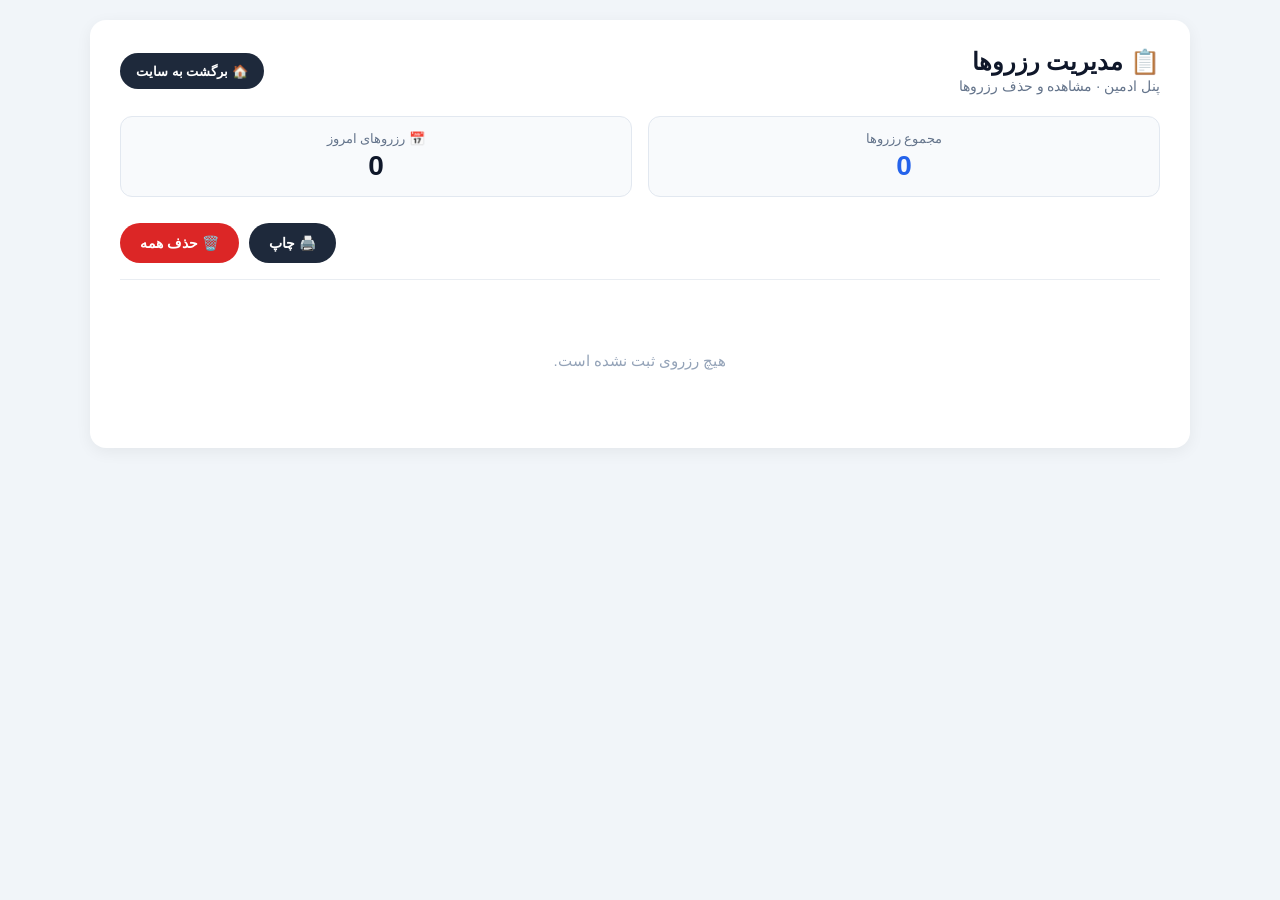
==== commit 4c69700f: "Update admin.html" ====
--- a/admin.html
+++ b/admin.html
@@ -15,96 +15,16 @@
             background: #f1f5f9;
             padding: 20px;
             color: #0f172a;
-            min-height: 100vh;
-            display: flex;
-            justify-content: center;
-            align-items: center;
-        }
-
-        /* ===== صفحه ورود ===== */
-        .login-container {
-            background: #ffffff;
-            border-radius: 20px;
-            padding: 40px 36px;
-            width: 100%;
-            max-width: 400px;
-            box-shadow: 0 8px 30px rgba(0, 0, 0, 0.08);
-            text-align: center;
-        }
-        .login-container h2 {
-            font-size: 26px;
-            color: #0f172a;
-            margin-bottom: 6px;
-        }
-        .login-container .sub {
-            color: #64748b;
-            font-size: 14px;
-            margin-bottom: 28px;
-        }
-        .login-container .form-group {
-            margin-bottom: 18px;
-            text-align: right;
-        }
-        .login-container label {
-            display: block;
-            font-weight: 600;
-            font-size: 14px;
-            color: #1e293b;
-            margin-bottom: 4px;
-        }
-        .login-container input {
-            width: 100%;
-            padding: 12px 14px;
-            border: 2px solid #e2e8f0;
-            border-radius: 12px;
-            font-size: 14px;
-            transition: 0.2s;
-            background: #fafcff;
-        }
-        .login-container input:focus {
-            outline: none;
-            border-color: #2563eb;
-            box-shadow: 0 0 0 3px rgba(37, 99, 235, 0.08);
-        }
-        .login-container .btn-login {
-            width: 100%;
-            padding: 14px;
-            background: #2563eb;
-            color: #fff;
-            border: none;
-            border-radius: 12px;
-            font-size: 16px;
-            font-weight: 700;
-            cursor: pointer;
-            transition: 0.2s;
-            margin-top: 6px;
-        }
-        .login-container .btn-login:hover {
-            background: #1d4ed8;
-            transform: scale(1.01);
-        }
-        .login-container .error {
-            color: #dc2626;
-            font-size: 14px;
-            margin-top: 12px;
-            display: none;
-        }
-        .login-container .error.show {
-            display: block;
-        }
-
-        /* ===== پنل اصلی (بعد از ورود) ===== */
-        .panel-container {
+        }
+        .container {
             max-width: 1100px;
             margin: 0 auto;
             background: #ffffff;
             border-radius: 16px;
             padding: 28px 30px;
             box-shadow: 0 4px 16px rgba(0, 0, 0, 0.06);
-            width: 100%;
-            display: none;
-        }
-        .panel-container .header {
+        }
+        .header {
             display: flex;
             justify-content: space-between;
             align-items: center;
@@ -112,54 +32,45 @@
             gap: 12px;
             margin-bottom: 6px;
         }
-        .panel-container .header h1 {
+        .header h1 {
             font-size: 24px;
             font-weight: 700;
             color: #0f172a;
         }
-        .panel-container .header .sub {
+        .header .sub {
             color: #64748b;
             font-size: 14px;
             margin-top: 2px;
         }
-        .panel-container .header .back-link {
-            color: #2563eb;
+        .header-actions {
+            display: flex;
+            gap: 10px;
+            align-items: center;
+            flex-wrap: wrap;
+        }
+        .btn-link {
+            padding: 6px 16px;
+            border: none;
+            border-radius: 30px;
+            font-weight: 600;
+            font-size: 13px;
+            cursor: pointer;
+            transition: 0.2s;
             text-decoration: none;
-            font-weight: 600;
-            font-size: 14px;
             display: inline-flex;
             align-items: center;
-            gap: 6px;
-            padding: 8px 16px;
-            border: 1px solid #e2e8f0;
-            border-radius: 30px;
-            transition: 0.2s;
-        }
-        .panel-container .header .back-link:hover {
-            background: #f1f5f9;
-            border-color: #94a3b8;
-        }
-        .panel-container .header .logout-btn {
-            background: transparent;
-            border: 1px solid #e2e8f0;
-            border-radius: 30px;
-            padding: 8px 16px;
-            font-weight: 600;
-            font-size: 14px;
-            color: #dc2626;
-            cursor: pointer;
-            transition: 0.2s;
-        }
-        .panel-container .header .logout-btn:hover {
-            background: #fef2f2;
-            border-color: #dc2626;
-        }
-        .panel-container .header .left-btns {
-            display: flex;
-            gap: 8px;
-            align-items: center;
-            flex-wrap: wrap;
-        }
+            gap: 5px;
+            height: 36px;
+            color: #fff;
+        }
+        .btn-back {
+            background: #1e293b;
+        }
+        .btn-back:hover {
+            background: #0f172a;
+            transform: scale(1.02);
+        }
+
         .stats {
             display: grid;
             grid-template-columns: repeat(auto-fit, minmax(150px, 1fr));
@@ -187,6 +98,7 @@
         .stat-card.highlight .number {
             color: #2563eb;
         }
+
         .toolbar {
             display: flex;
             flex-wrap: wrap;
@@ -224,6 +136,7 @@
             background: #b91c1c;
             transform: scale(1.02);
         }
+
         .btn-sm {
             padding: 4px 14px;
             border: none;
@@ -239,6 +152,7 @@
         .btn-sm:hover {
             background: #dc2626;
         }
+
         .table-wrap {
             overflow-x: auto;
             border-radius: 12px;
@@ -300,10 +214,11 @@
                 background: #fff;
                 padding: 10px;
             }
-            .toolbar {
+            .toolbar,
+            .header-actions {
                 display: none !important;
             }
-            .panel-container {
+            .container {
                 box-shadow: none;
                 border: 1px solid #ddd;
                 padding: 16px;
@@ -318,19 +233,22 @@
             th {
                 background: #eee !important;
             }
-            .header .left-btns {
-                display: none !important;
-            }
-        }
+        }
+
         @media (max-width: 640px) {
             body {
                 padding: 12px;
             }
-            .panel-container {
+            .container {
                 padding: 16px;
             }
-            .panel-container .header h1 {
-                font-size: 20px;
+            .header {
+                flex-direction: column;
+                align-items: stretch;
+                gap: 8px;
+            }
+            .header-actions {
+                justify-content: flex-start;
             }
             .stats {
                 grid-template-columns: 1fr 1fr;
@@ -339,52 +257,23 @@
             .toolbar {
                 justify-content: center;
             }
-            .login-container {
-                padding: 28px 20px;
-            }
         }
     </style>
 </head>
 <body>
 
-    <!-- ============================================================ -->
-    <!-- صفحه ورود -->
-    <!-- ============================================================ -->
-    <div id="loginPage" class="login-container">
-        <h2>🔐 ورود به پنل</h2>
-        <div class="sub">لطفاً مشخصات مدیر را وارد کنید</div>
-
-        <div class="form-group">
-            <label>نام کاربری</label>
-            <input type="text" id="usernameInput" placeholder="admin" value="admin">
-        </div>
-        <div class="form-group">
-            <label>رمز عبور</label>
-            <input type="password" id="passwordInput" placeholder="********">
-        </div>
-
-        <button class="btn-login" onclick="login()">ورود</button>
-        <div id="loginError" class="error">نام کاربری یا رمز عبور اشتباه است.</div>
-    </div>
-
-    <!-- ============================================================ -->
-    <!-- پنل مدیریت (بعد از ورود) -->
-    <!-- ============================================================ -->
-    <div id="panelPage" class="panel-container">
-
-        <!-- هدر با لینک برگشت به سایت و خروج -->
+    <div class="container">
+
         <div class="header">
             <div>
                 <h1>📋 مدیریت رزروها</h1>
                 <div class="sub">پنل ادمین · مشاهده و حذف رزروها</div>
             </div>
-            <div class="left-btns">
-                <a href="index.html" class="back-link">🏠 بازگشت به سایت</a>
-                <button class="logout-btn" onclick="logout()">خروج</button>
+            <div class="header-actions">
+                <a href="index.html" class="btn-link btn-back">🏠 برگشت به سایت</a>
             </div>
         </div>
 
-        <!-- آمار -->
         <div class="stats">
             <div class="stat-card highlight">
                 <div class="label">مجموع رزروها</div>
@@ -396,13 +285,11 @@
             </div>
         </div>
 
-        <!-- دکمه‌ها -->
         <div class="toolbar no-print">
             <button class="btn btn-print" onclick="window.print()">🖨️ چاپ</button>
             <button class="btn btn-danger" onclick="clearAll()">🗑️ حذف همه</button>
         </div>
 
-        <!-- لیست رزروها -->
         <div id="reservationsList">
             <div class="empty">در حال بارگذاری...</div>
         </div>
@@ -411,66 +298,7 @@
 
     <script>
         // ================================================================
-        // اطلاعات ورود (سخت‌کد شده)
-        // ================================================================
-        const ADMIN_USER = 'admin';
-        const ADMIN_PASS = '13859358';
-
-        // ================================================================
-        // توابع ورود و خروج
-        // ================================================================
-        function login() {
-            const username = document.getElementById('usernameInput').value.trim();
-            const password = document.getElementById('passwordInput').value.trim();
-            const errorEl = document.getElementById('loginError');
-
-            if (username === ADMIN_USER && password === ADMIN_PASS) {
-                // ذخیره در sessionStorage برای ماندگاری در همان جلسه
-                sessionStorage.setItem('adminLoggedIn', 'true');
-                showPanel();
-                errorEl.classList.remove('show');
-            } else {
-                errorEl.classList.add('show');
-                document.getElementById('passwordInput').value = '';
-                document.getElementById('passwordInput').focus();
-            }
-        }
-
-        function logout() {
-            sessionStorage.removeItem('adminLoggedIn');
-            showLogin();
-        }
-
-        // ================================================================
-        // نمایش/مخفی کردن صفحات
-        // ================================================================
-        function showPanel() {
-            document.getElementById('loginPage').style.display = 'none';
-            document.getElementById('panelPage').style.display = 'block';
-            loadReservations(); // بارگذاری داده‌ها
-        }
-
-        function showLogin() {
-            document.getElementById('loginPage').style.display = 'block';
-            document.getElementById('panelPage').style.display = 'none';
-            document.getElementById('loginError').classList.remove('show');
-            document.getElementById('usernameInput').value = 'admin';
-            document.getElementById('passwordInput').value = '';
-        }
-
-        // ================================================================
-        // بررسی وضعیت ورود در هنگام بارگذاری صفحه
-        // ================================================================
-        window.onload = function() {
-            if (sessionStorage.getItem('adminLoggedIn') === 'true') {
-                showPanel();
-            } else {
-                showLogin();
-            }
-        };
-
-        // ================================================================
-        // توابع تبدیل تاریخ
+        // تبدیل تاریخ میلادی به شمسی
         // ================================================================
         function toPersianDate(dateStr) {
             if (!dateStr) return '-';
@@ -507,7 +335,7 @@
         }
 
         // ================================================================
-        // اصلاح داده‌ها (اضافه کردن createdAt به رزروهای قدیمی)
+        // اصلاح داده‌ها
         // ================================================================
         function fixReservationsData() {
             let data = JSON.parse(localStorage.getItem('reservations')) || [];
@@ -525,7 +353,7 @@
         }
 
         // ================================================================
-        // بارگذاری و نمایش رزروها
+        // بارگذاری رزروها
         // ================================================================
         function loadReservations() {
             const container = document.getElementById('reservationsList');
@@ -545,8 +373,8 @@
                                 <th>#</th>
                                 <th>نام</th>
                                 <th>تلفن</th>
-                                <th>تاریخ ورود</th>
-                                <th>تاریخ خروج</th>
+                                <th>تاریخ ورود (شمسی)</th>
+                                <th>تاریخ خروج (شمسی)</th>
                                 <th>تعداد مهمان</th>
                                 <th>تاریخ ثبت</th>
                                 <th>عملیات</th>
@@ -611,4 +439,27 @@
         // حذف تکی
         // ================================================================
         function deleteReservation(index) {
-            if (!confirm('آیا از حذف این رزرو اط
+            if (!confirm('آیا از حذف این رزرو اطمینان دارید؟')) return;
+            let data = JSON.parse(localStorage.getItem('reservations')) || [];
+            data.splice(index, 1);
+            localStorage.setItem('reservations', JSON.stringify(data));
+            loadReservations();
+        }
+
+        // ================================================================
+        // حذف همه
+        // ================================================================
+        function clearAll() {
+            if (!confirm('⚠️ همه رزروها به طور دائمی حذف شوند؟')) return;
+            localStorage.removeItem('reservations');
+            loadReservations();
+        }
+
+        // ================================================================
+        // بارگذاری اولیه
+        // ================================================================
+        window.onload = loadReservations;
+    </script>
+
+</body>
+</html>
